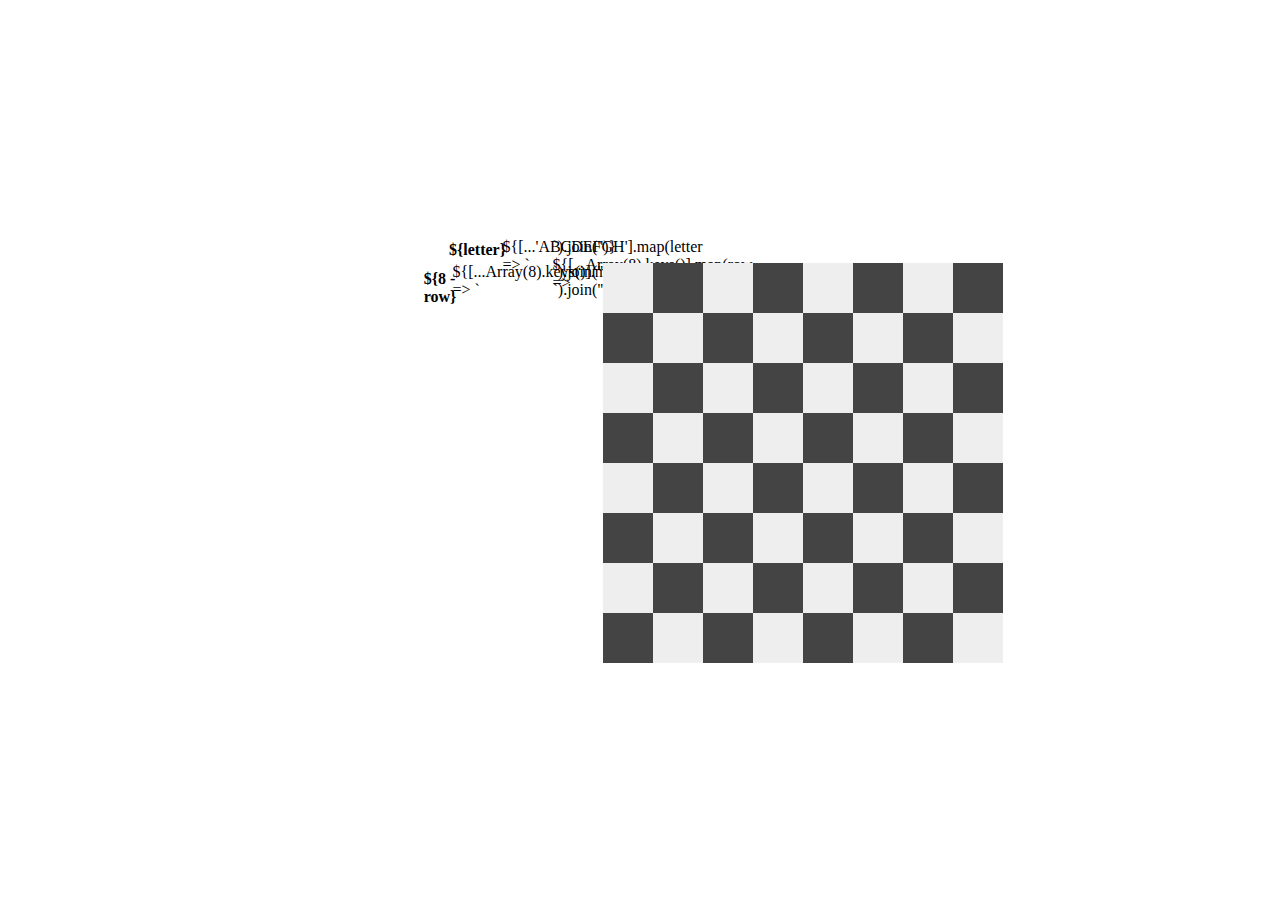
==== index.html @ 564db1fd "Initializing the Chessboard" ====
<!DOCTYPE html>
<html lang="en">
<head>
    <meta charset="UTF-8">
    <meta name="viewport" content="width=device-width, initial-scale=1.0">
    <title>Knight Travails</title>
    <link rel="stylesheet" href="styles.css" >
</head>
<body>
    <div class="chessboardmover">
        <div class="chessboardoutside">
            <div class="label empty"></div>
            ${[...'ABCDEFGH'].map(letter => `<div class="label top">${letter}</div>`).join('')}
            ${[...Array(8).keys()].map(row => `
              <div class="label side">${8 - row}</div>
              ${[...Array(8).keys()].map(col => `
                <div class="cell ${(row + col) % 2 === 0 ? 'white' : 'black'}" data-coord="${row},${col}"></div>
              `).join('')}
            `).join('')}
            <div class="board" id="board"></div>
        </div>
    </div>
</body>

<script src="knight.js"></script>
</html>
---- styles.css ----
body, html {
    height: 100%;
    margin: 0;
}

.board {
    display: grid;
    grid-template-columns: repeat(8, 50px);
    grid-template-rows: repeat(8, 50px);
    width: 400px;
    height: 400px;
}

.cell {
    width: 50px;
    height: 50px;
    display: flex;
    justify-content: center;
    align-items: center;
    font-size: 20px;
}
.white {
    background-color: #eee;
  }

  .black {
    background-color: #444;
    color: white;
}

.chessboardmover {
    display: grid;
    place-items: center;
    height: 100vh;
}

.chessboardoutside {
    display: grid;
    grid-template-columns: 25px repeat(8, 50px);
    grid-template-rows: 25px repeat(8, 50px);
}
.label {
    display: flex;
    justify-content: center;
    align-items: center;
    font-weight: bold;
  }
  
  .label.top {
    grid-row: 1;
  }
  
  .label.side {
    grid-column: 1;
  }
  
  .label.empty {
    grid-row: 1;
    grid-column: 1;
  }
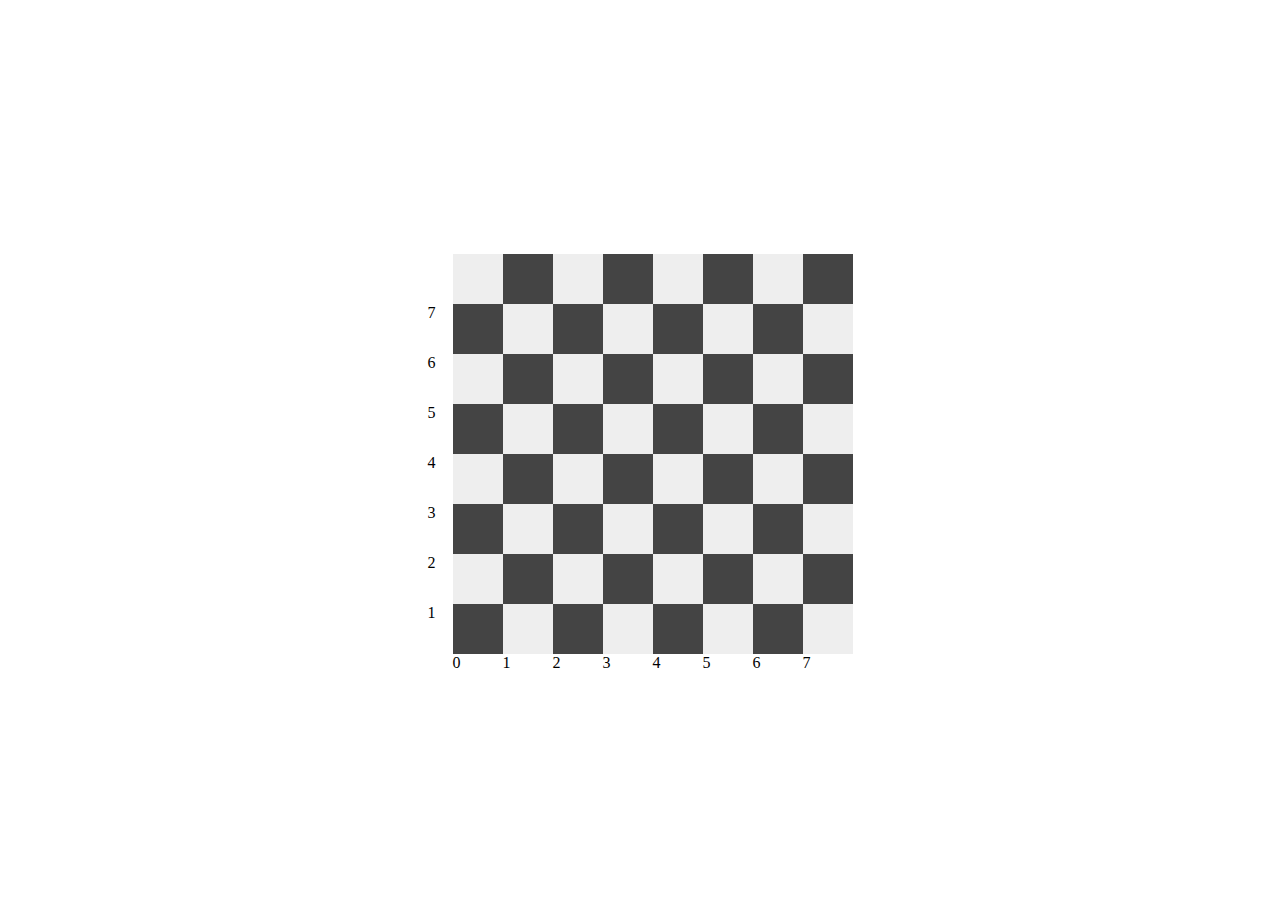
==== commit 6e480b71: "Merge pull request #1 from Rmclaughlin2022/Changes-with-the-chessboard-to-make-it-look-a-little-bett" ====
--- a/index.html
+++ b/index.html
@@ -7,20 +7,38 @@
     <link rel="stylesheet" href="styles.css" >
 </head>
 <body>
-    <div class="chessboardmover">
-        <div class="chessboardoutside">
-            <div class="label empty"></div>
-            ${[...'ABCDEFGH'].map(letter => `<div class="label top">${letter}</div>`).join('')}
-            ${[...Array(8).keys()].map(row => `
-              <div class="label side">${8 - row}</div>
-              ${[...Array(8).keys()].map(col => `
-                <div class="cell ${(row + col) % 2 === 0 ? 'white' : 'black'}" data-coord="${row},${col}"></div>
-              `).join('')}
-            `).join('')}
-            <div class="board" id="board"></div>
-        </div>
+  <div class="chessboardmover">
+    <div class="chessboardoutside">
+  
+      <div class="side-label" style="grid-row: 3; grid-column: 1;">7</div>
+      <div class="side-label" style="grid-row: 4; grid-column: 1;">6</div>
+      <div class="side-label" style="grid-row: 5; grid-column: 1;">5</div>
+      <div class="side-label" style="grid-row: 6; grid-column: 1;">4</div>
+      <div class="side-label" style="grid-row: 7; grid-column: 1;">3</div>
+      <div class="side-label" style="grid-row: 8; grid-column: 1;">2</div>
+      <div class="side-label" style="grid-row: 9; grid-column: 1;">1</div>
+
+      <div class="label empty" style="grid-row: 10; grid-column: 1;"></div>
+
+
+
+      <div class="board" id="board" style="grid-row: 2 / span 8; grid-column: 2 / span 8;"></div>
+
+      <div class="label empty" style="grid-row: 10; grid-column: 1;"></div>
+
+      <div class="bot-label" style="grid-row: 10; grid-column: 2;">0</div>
+      <div class="bot-label" style="grid-row: 10; grid-column: 3;">1</div>
+      <div class="bot-label" style="grid-row: 10; grid-column: 4;">2</div>
+      <div class="bot-label" style="grid-row: 10; grid-column: 5;">3</div>
+      <div class="bot-label" style="grid-row: 10; grid-column: 6;">4</div>
+      <div class="bot-label" style="grid-row: 10; grid-column: 7;">5</div>
+      <div class="bot-label" style="grid-row: 10; grid-column: 8;">6</div>
+      <div class="bot-label" style="grid-row: 10; grid-column: 9;">7</div>
+
     </div>
+  </div>
 </body>
+
 
 <script src="knight.js"></script>
 </html>--- a/styles.css
+++ b/styles.css
@@ -29,25 +29,28 @@
 }
 
 .chessboardmover {
-    display: grid;
-    place-items: center;
-    height: 100vh;
+  display: flex;
+  justify-content: center;
+  align-items: center;
+  height: 100vh;
+  
 }
 
 .chessboardoutside {
     display: grid;
     grid-template-columns: 25px repeat(8, 50px);
     grid-template-rows: 25px repeat(8, 50px);
+    gap: 0;
 }
 .label {
-    display: flex;
-    justify-content: center;
-    align-items: center;
-    font-weight: bold;
+  display: grid;
+  font-weight: bold;
+  font-family: sans-serif;
+  font-size: 14px;
   }
   
-  .label.top {
-    grid-row: 1;
+  .label.bot {
+    grid-row: 10;
   }
   
   .label.side {
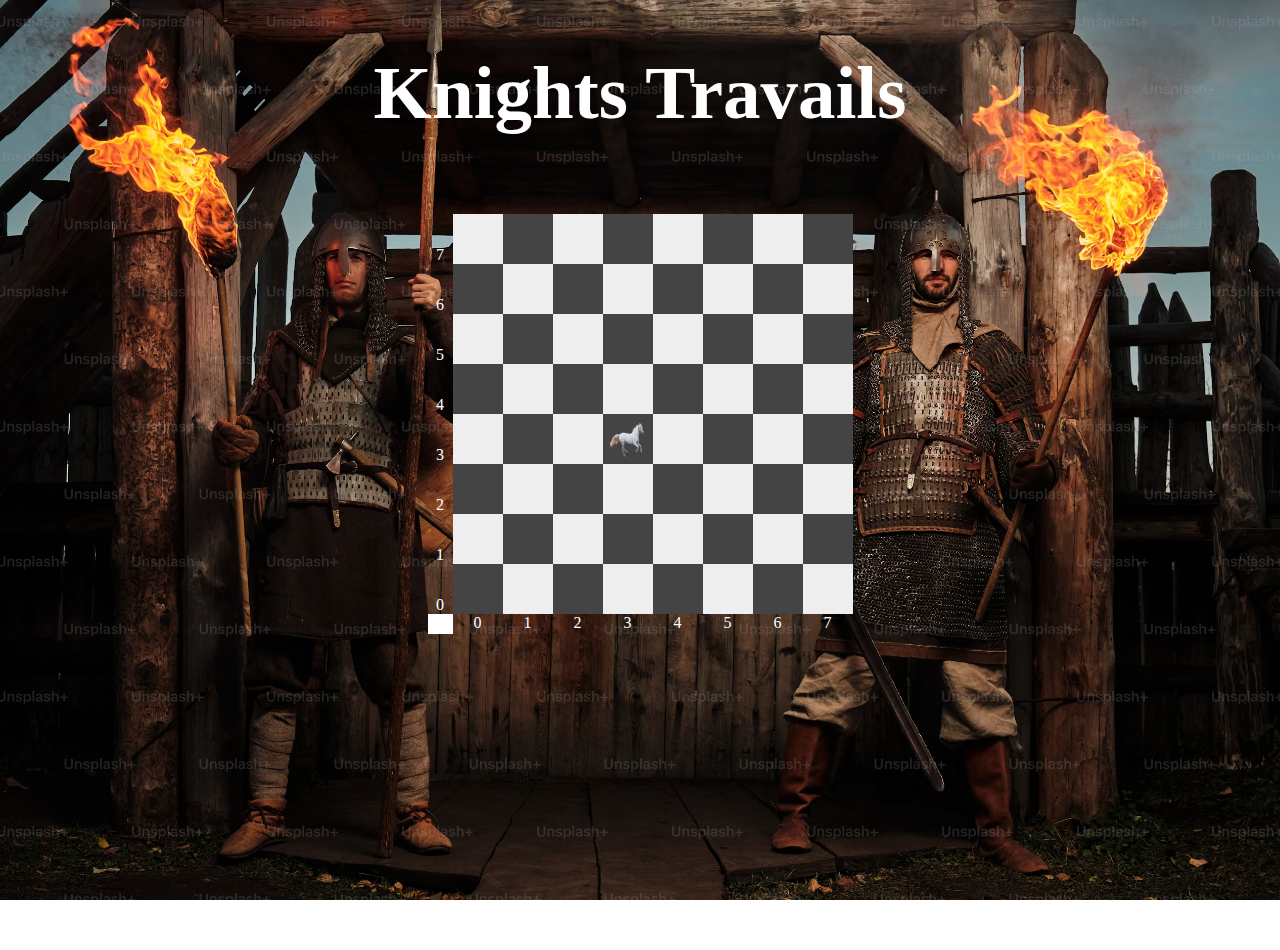
==== commit 0d3522c7: "Merge pull request #3 from Rmclaughlin2022/Changes" ====
--- a/index.html
+++ b/index.html
@@ -1,25 +1,30 @@
 <!DOCTYPE html>
 <html lang="en">
+
 <head>
-    <meta charset="UTF-8">
-    <meta name="viewport" content="width=device-width, initial-scale=1.0">
-    <title>Knight Travails</title>
-    <link rel="stylesheet" href="styles.css" >
+  <meta charset="UTF-8">
+  <meta name="viewport" content="width=device-width, initial-scale=1.0">
+  <title>Knight Travails</title>
+  <link rel="stylesheet" href="styles.css">
 </head>
+
 <body>
+  <h1>
+    <b>Knights Travails</b>
+    </h1>
   <div class="chessboardmover">
+    
     <div class="chessboardoutside">
-  
-      <div class="side-label" style="grid-row: 3; grid-column: 1;">7</div>
-      <div class="side-label" style="grid-row: 4; grid-column: 1;">6</div>
-      <div class="side-label" style="grid-row: 5; grid-column: 1;">5</div>
-      <div class="side-label" style="grid-row: 6; grid-column: 1;">4</div>
-      <div class="side-label" style="grid-row: 7; grid-column: 1;">3</div>
-      <div class="side-label" style="grid-row: 8; grid-column: 1;">2</div>
-      <div class="side-label" style="grid-row: 9; grid-column: 1;">1</div>
 
-      <div class="label empty" style="grid-row: 10; grid-column: 1;"></div>
 
+      <div class="side-label" style="grid-row: 2; grid-column: 1;">7</div>
+      <div class="side-label" style="grid-row: 3; grid-column: 1;">6</div>
+      <div class="side-label" style="grid-row: 4; grid-column: 1;">5</div>
+      <div class="side-label" style="grid-row: 5; grid-column: 1;">4</div>
+      <div class="side-label" style="grid-row: 6; grid-column: 1;">3</div>
+      <div class="side-label" style="grid-row: 7; grid-column: 1;">2</div>
+      <div class="side-label" style="grid-row: 8; grid-column: 1;">1</div>
+      <div class="side-label" style="grid-row: 9; grid-column: 1;">0</div>
 
 
       <div class="board" id="board" style="grid-row: 2 / span 8; grid-column: 2 / span 8;"></div>
@@ -41,4 +46,5 @@
 
 
 <script src="knight.js"></script>
+
 </html>--- a/styles.css
+++ b/styles.css
@@ -1,63 +1,110 @@
-body, html {
-    height: 100%;
-    margin: 0;
+body,
+html {
+  height: 100%;
+  margin: 0;
 }
 
+body {
+  background-image: url('/images/Funny\ knight.avif');
+  background-size: cover;
+  background-position: center;
+  background-repeat: no-repeat;
+
+  background-attachment: fixed;
+
+  color: rgb(255, 255, 255);
+  text-align: center;
+  
+}
 .board {
-    display: grid;
-    grid-template-columns: repeat(8, 50px);
-    grid-template-rows: repeat(8, 50px);
-    width: 400px;
-    height: 400px;
+  display: grid;
+  grid-template-columns: repeat(8, 50px);
+  grid-template-rows: repeat(8, 50px);
+  width: 400px;
+  height: 400px;
 }
 
 .cell {
-    width: 50px;
-    height: 50px;
-    display: flex;
-    justify-content: center;
-    align-items: center;
-    font-size: 20px;
+  width: 50px;
+  height: 50px;
+  display: flex;
+  justify-content: center;
+  align-items: center;
+  font-size: 20px;
 }
+
 .white {
-    background-color: #eee;
-  }
+  background-color: #eee;
+}
 
-  .black {
-    background-color: #444;
-    color: white;
+.black {
+  background-color: #444;
+  color: white;
 }
 
 .chessboardmover {
   display: flex;
   justify-content: center;
   align-items: center;
-  height: 100vh;
-  
+  height: 50vh;
 }
 
 .chessboardoutside {
-    display: grid;
-    grid-template-columns: 25px repeat(8, 50px);
-    grid-template-rows: 25px repeat(8, 50px);
-    gap: 0;
+  display: grid;
+  grid-template-columns: 25px repeat(8, 50px);
+  grid-template-rows: 25px repeat(8, 50px);
+  gap: 0;
 }
+
 .label {
   display: grid;
   font-weight: bold;
   font-family: sans-serif;
   font-size: 14px;
-  }
-  
-  .label.bot {
-    grid-row: 10;
-  }
-  
-  .label.side {
-    grid-column: 1;
-  }
-  
-  .label.empty {
-    grid-row: 1;
-    grid-column: 1;
-  }+}
+
+.label.bot {
+  grid-row: 10;
+}
+
+.label.side {
+  grid-column: 1;
+}
+
+.label.empty {
+  grid-row: 1;
+  grid-column: 1;
+  background-color: white;
+  height: 20px;
+}
+
+.cell.start {
+  background-color: green !important;
+
+}
+
+.cell.end {
+  background-color: red !important;
+}
+
+.cell.path {
+  background-color: yellow !important;
+  color: black;
+  font-weight: bold;
+}
+h1{
+  font-size: 75px;
+}
+.horse-icon {
+  width: 35px;
+  height: 35px;
+  pointer-events: none;
+}
+
+.side-label {
+  display: flex;
+  align-items: flex-end;
+  justify-content: center;
+  padding-bottom: px; /* adjust as needed */
+  font-size: 16px;     /* optional: match font size with bot-label */
+}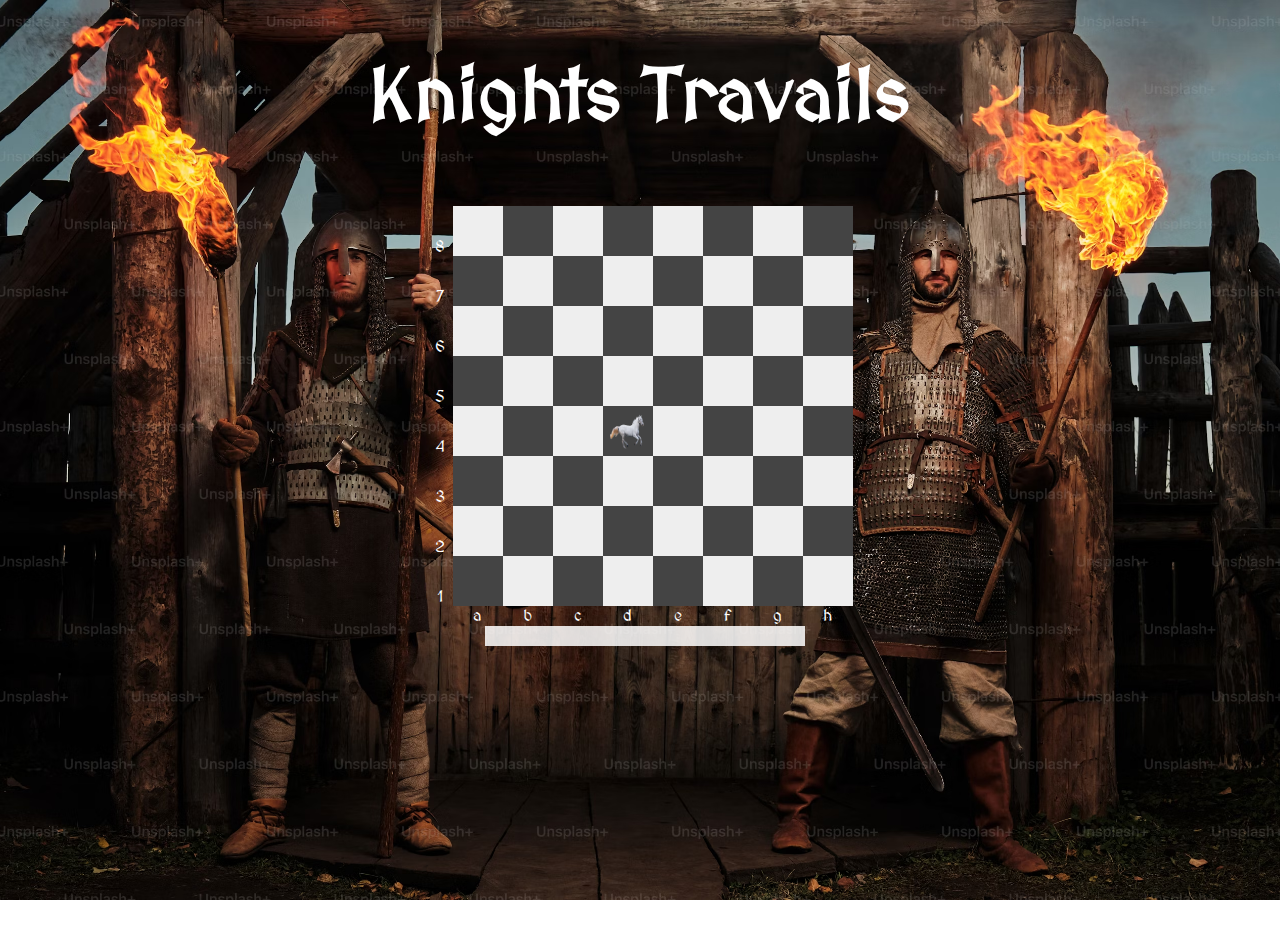
==== commit 8e96559f: "Merge pull request #4 from Rmclaughlin2022/Finished-implementation" ====
--- a/index.html
+++ b/index.html
@@ -6,6 +6,7 @@
   <meta name="viewport" content="width=device-width, initial-scale=1.0">
   <title>Knight Travails</title>
   <link rel="stylesheet" href="styles.css">
+  <link href="https://fonts.googleapis.com/css2?family=MedievalSharp&display=swap" rel="stylesheet">
 </head>
 
 <body>
@@ -13,35 +14,36 @@
     <b>Knights Travails</b>
     </h1>
   <div class="chessboardmover">
-    
     <div class="chessboardoutside">
 
 
-      <div class="side-label" style="grid-row: 2; grid-column: 1;">7</div>
-      <div class="side-label" style="grid-row: 3; grid-column: 1;">6</div>
-      <div class="side-label" style="grid-row: 4; grid-column: 1;">5</div>
-      <div class="side-label" style="grid-row: 5; grid-column: 1;">4</div>
-      <div class="side-label" style="grid-row: 6; grid-column: 1;">3</div>
-      <div class="side-label" style="grid-row: 7; grid-column: 1;">2</div>
-      <div class="side-label" style="grid-row: 8; grid-column: 1;">1</div>
-      <div class="side-label" style="grid-row: 9; grid-column: 1;">0</div>
+      <div class="side-label" style="grid-row: 2; grid-column: 1;">8</div>
+      <div class="side-label" style="grid-row: 3; grid-column: 1;">7</div>
+      <div class="side-label" style="grid-row: 4; grid-column: 1;">6</div>
+      <div class="side-label" style="grid-row: 5; grid-column: 1;">5</div>
+      <div class="side-label" style="grid-row: 6; grid-column: 1;">4</div>
+      <div class="side-label" style="grid-row: 7; grid-column: 1;">3</div>
+      <div class="side-label" style="grid-row: 8; grid-column: 1;">2</div>
+      <div class="side-label" style="grid-row: 9; grid-column: 1;">1</div>
 
 
       <div class="board" id="board" style="grid-row: 2 / span 8; grid-column: 2 / span 8;"></div>
 
       <div class="label empty" style="grid-row: 10; grid-column: 1;"></div>
 
-      <div class="bot-label" style="grid-row: 10; grid-column: 2;">0</div>
-      <div class="bot-label" style="grid-row: 10; grid-column: 3;">1</div>
-      <div class="bot-label" style="grid-row: 10; grid-column: 4;">2</div>
-      <div class="bot-label" style="grid-row: 10; grid-column: 5;">3</div>
-      <div class="bot-label" style="grid-row: 10; grid-column: 6;">4</div>
-      <div class="bot-label" style="grid-row: 10; grid-column: 7;">5</div>
-      <div class="bot-label" style="grid-row: 10; grid-column: 8;">6</div>
-      <div class="bot-label" style="grid-row: 10; grid-column: 9;">7</div>
+      <div class="bot-label" style="grid-row: 10; grid-column: 2;">a</div>
+      <div class="bot-label" style="grid-row: 10; grid-column: 3;">b</div>
+      <div class="bot-label" style="grid-row: 10; grid-column: 4;">c</div>
+      <div class="bot-label" style="grid-row: 10; grid-column: 5;">d</div>
+      <div class="bot-label" style="grid-row: 10; grid-column: 6;">e</div>
+      <div class="bot-label" style="grid-row: 10; grid-column: 7;">f</div>
+      <div class="bot-label" style="grid-row: 10; grid-column: 8;">g</div>
+      <div class="bot-label" style="grid-row: 10; grid-column: 9;">h</div>
 
-    </div>
+      </div>
+      <div id="move-list" class="move-list"></div>
   </div>
+  
 </body>
 
 
--- a/styles.css
+++ b/styles.css
@@ -14,6 +14,7 @@
 
   color: rgb(255, 255, 255);
   text-align: center;
+  font-family: 'MedievalSharp', cursive;
   
 }
 .board {
@@ -46,6 +47,7 @@
   display: flex;
   justify-content: center;
   align-items: center;
+  flex-direction: column;
   height: 50vh;
 }
 
@@ -74,21 +76,20 @@
 .label.empty {
   grid-row: 1;
   grid-column: 1;
-  background-color: white;
   height: 20px;
 }
 
 .cell.start {
-  background-color: green !important;
+  background-color: green;
 
 }
 
 .cell.end {
-  background-color: red !important;
+  background-color: red;
 }
 
 .cell.path {
-  background-color: yellow !important;
+  background-color: yellow;
   color: black;
   font-weight: bold;
 }
@@ -105,6 +106,16 @@
   display: flex;
   align-items: flex-end;
   justify-content: center;
-  padding-bottom: px; /* adjust as needed */
-  font-size: 16px;     /* optional: match font size with bot-label */
-}+  font-size: 16px;     
+}
+.move-list {
+  background-color: rgba(255, 255, 255, 0.85);
+  color: black;
+  padding: 10px;
+  width: 300px;
+  height: 100px;
+  font-family: 'MedievalSharp', cursive;
+  font-size: 16px;
+  display: center;
+  margin-left: 10px;
+}
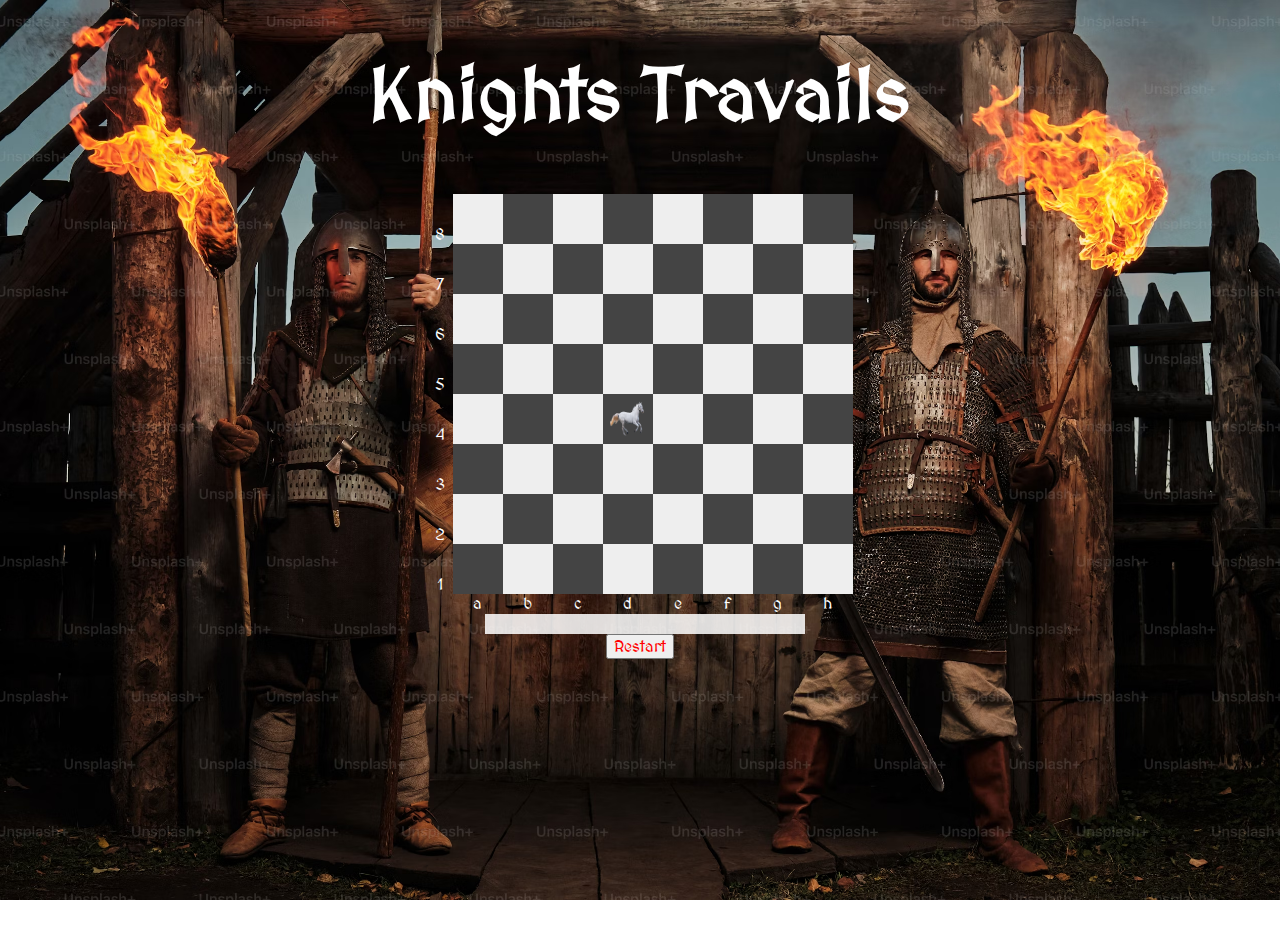
==== commit fb10acb2: "Merge pull request #5 from Rmclaughlin2022/Finished-implementation" ====
--- a/index.html
+++ b/index.html
@@ -42,8 +42,9 @@
 
       </div>
       <div id="move-list" class="move-list"></div>
+      <button id="restart-button">Restart</button>
+
   </div>
-  
 </body>
 
 
--- a/styles.css
+++ b/styles.css
@@ -119,3 +119,10 @@
   display: center;
   margin-left: 10px;
 }
+
+#restart-button {
+  font-size: 16px;
+  cursor: pointer;
+  color: red;
+  font-family: 'MedievalSharp', cursive;
+}